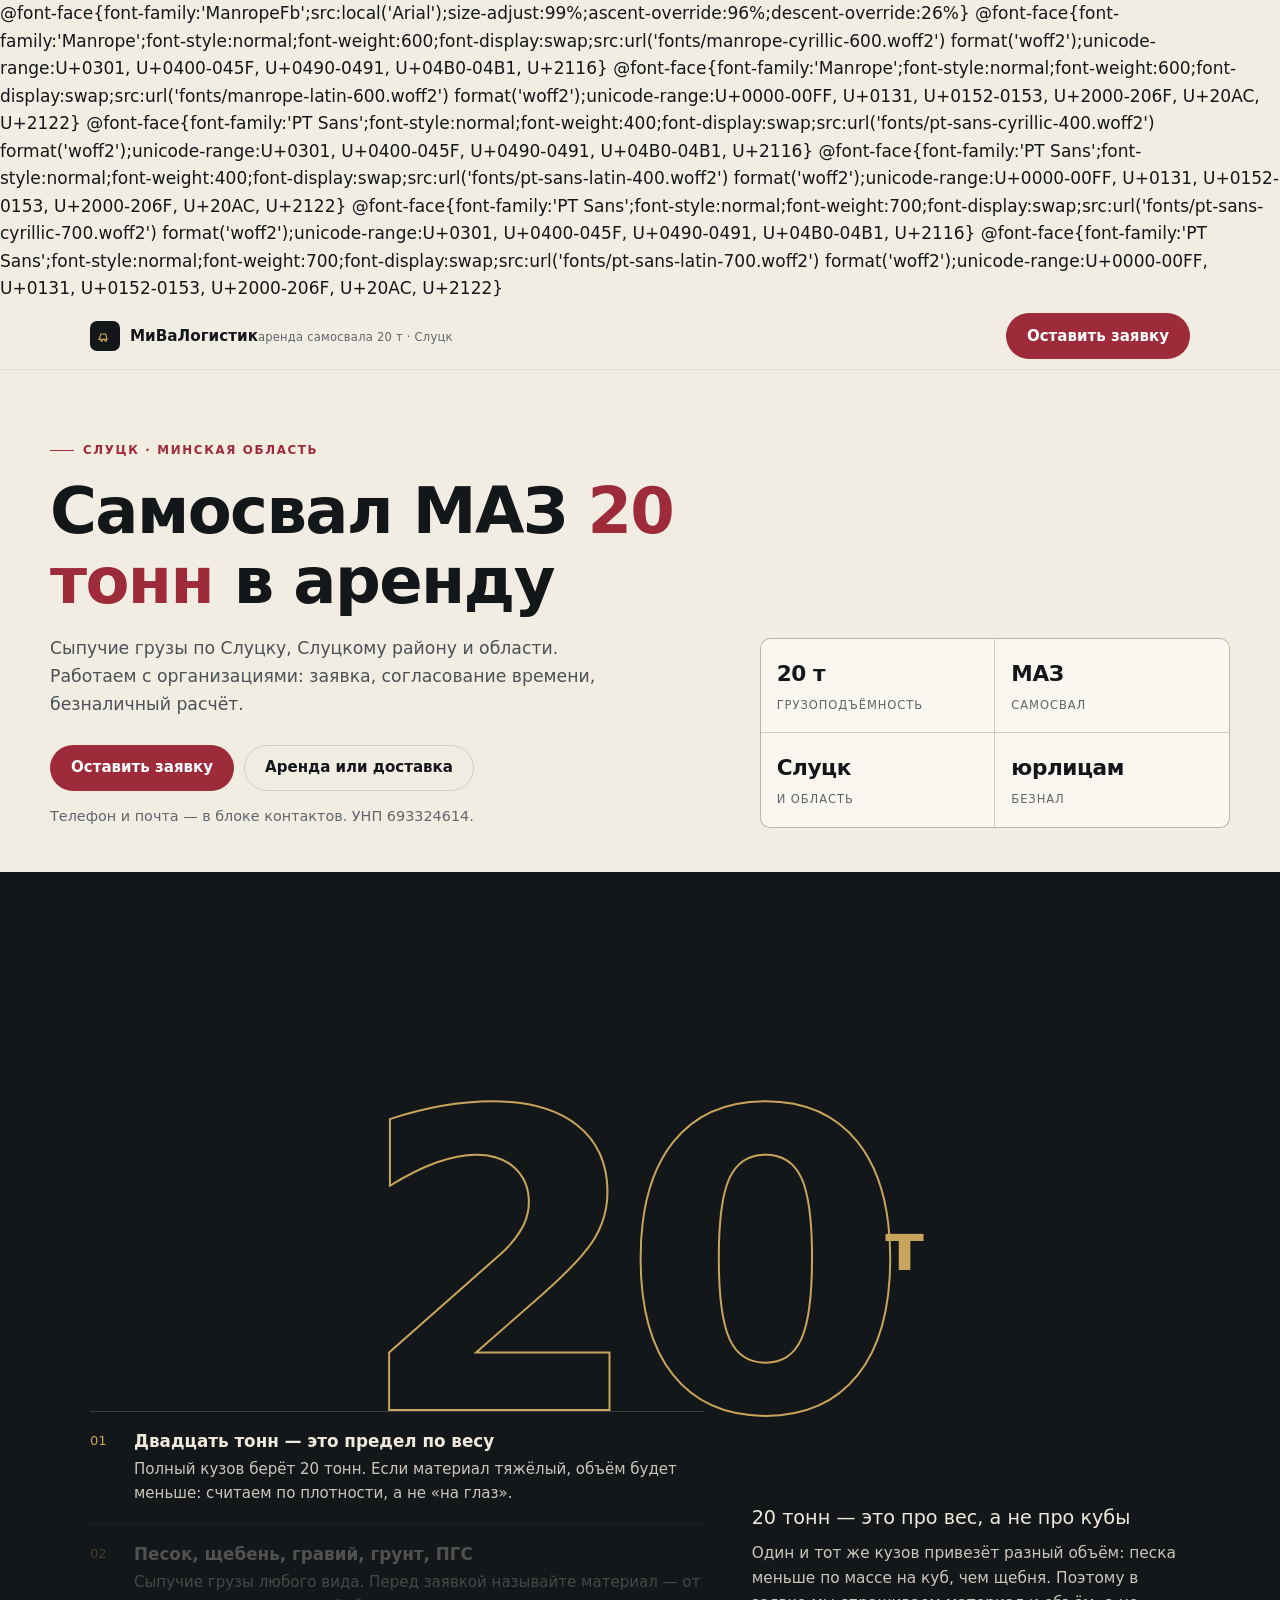
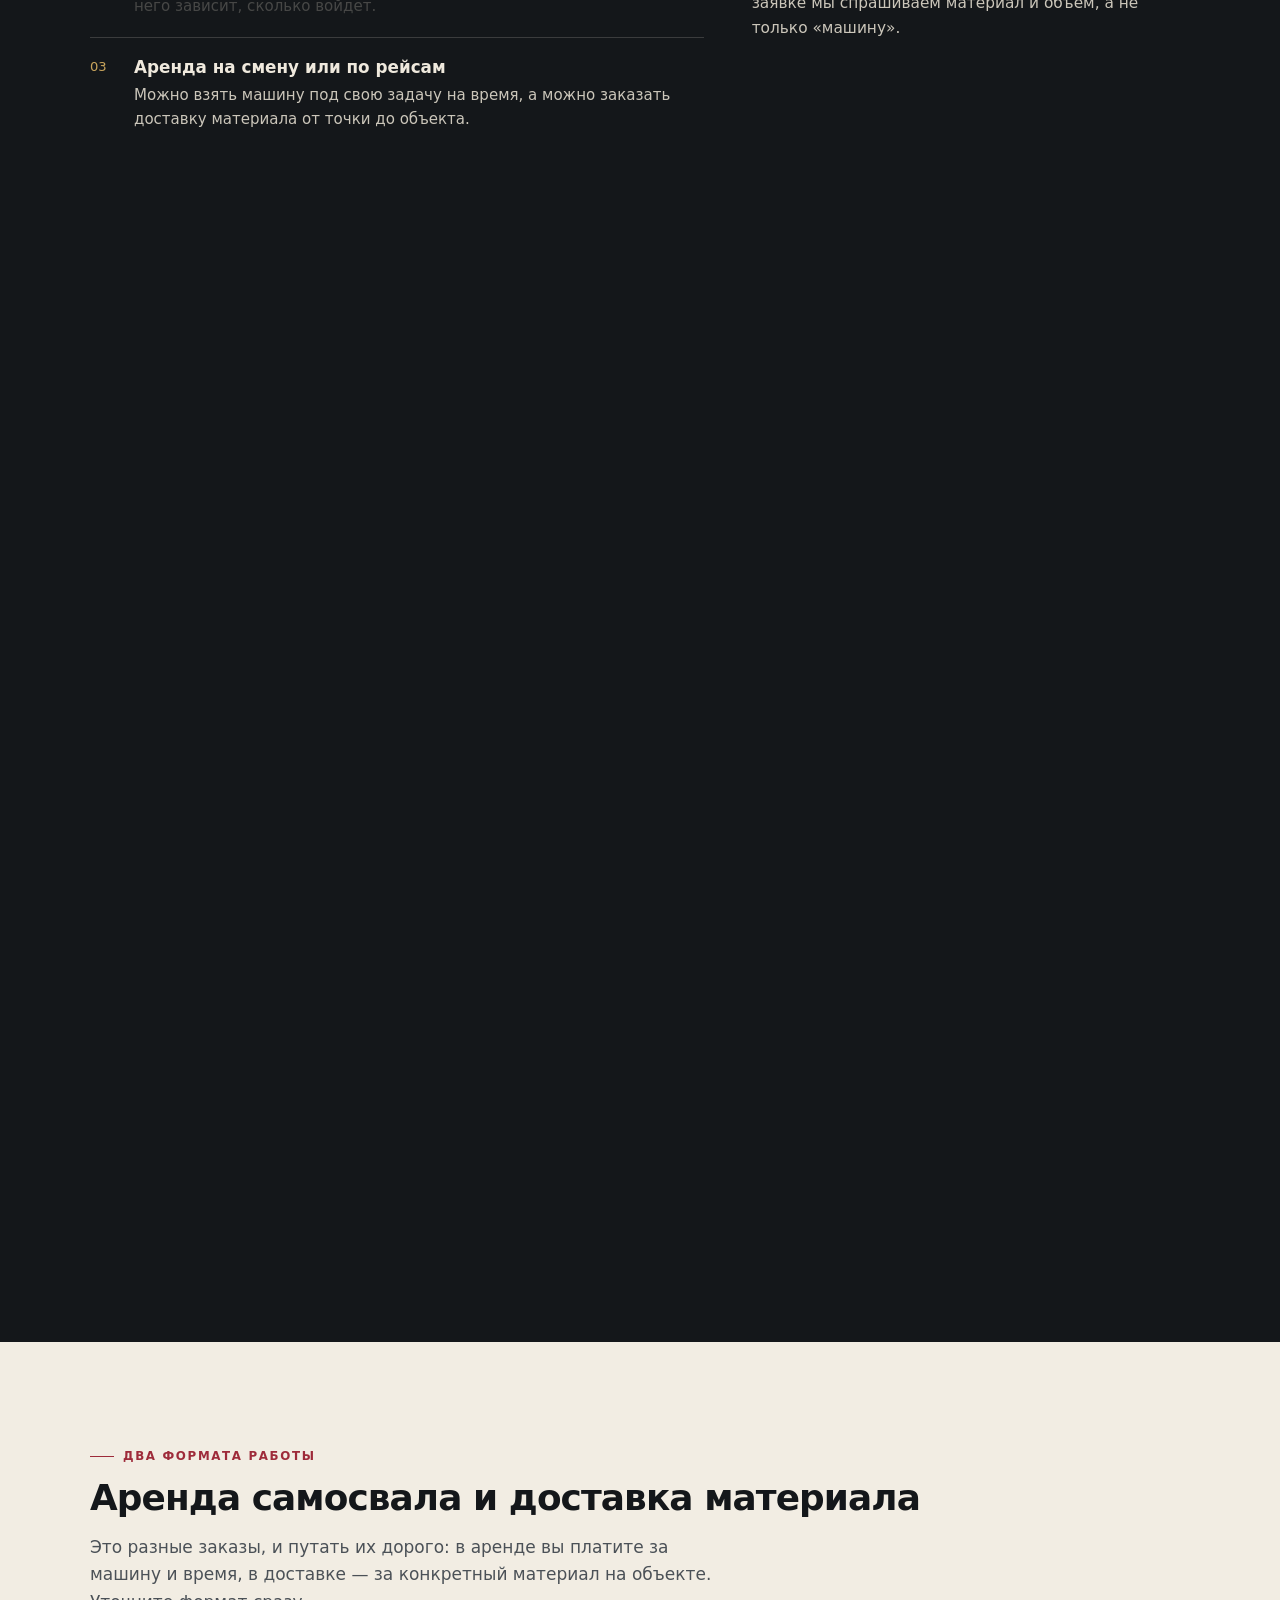
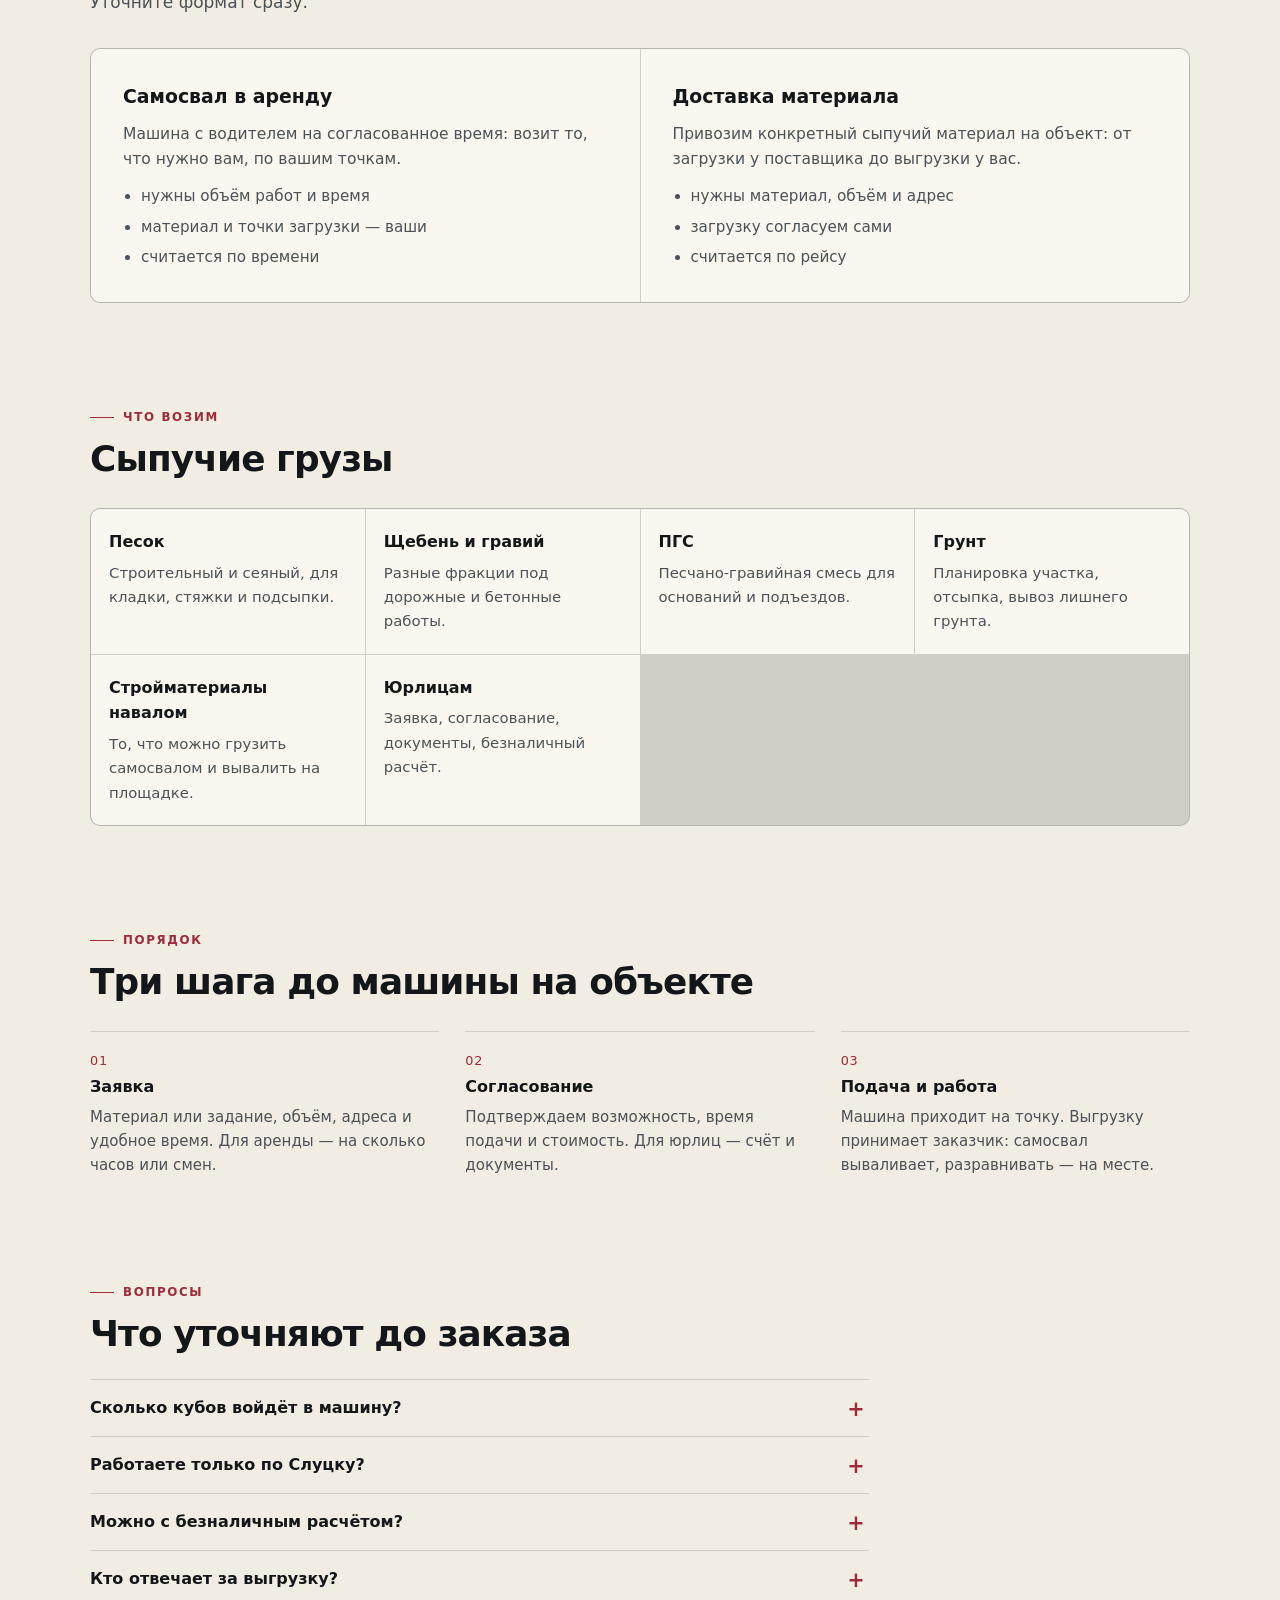
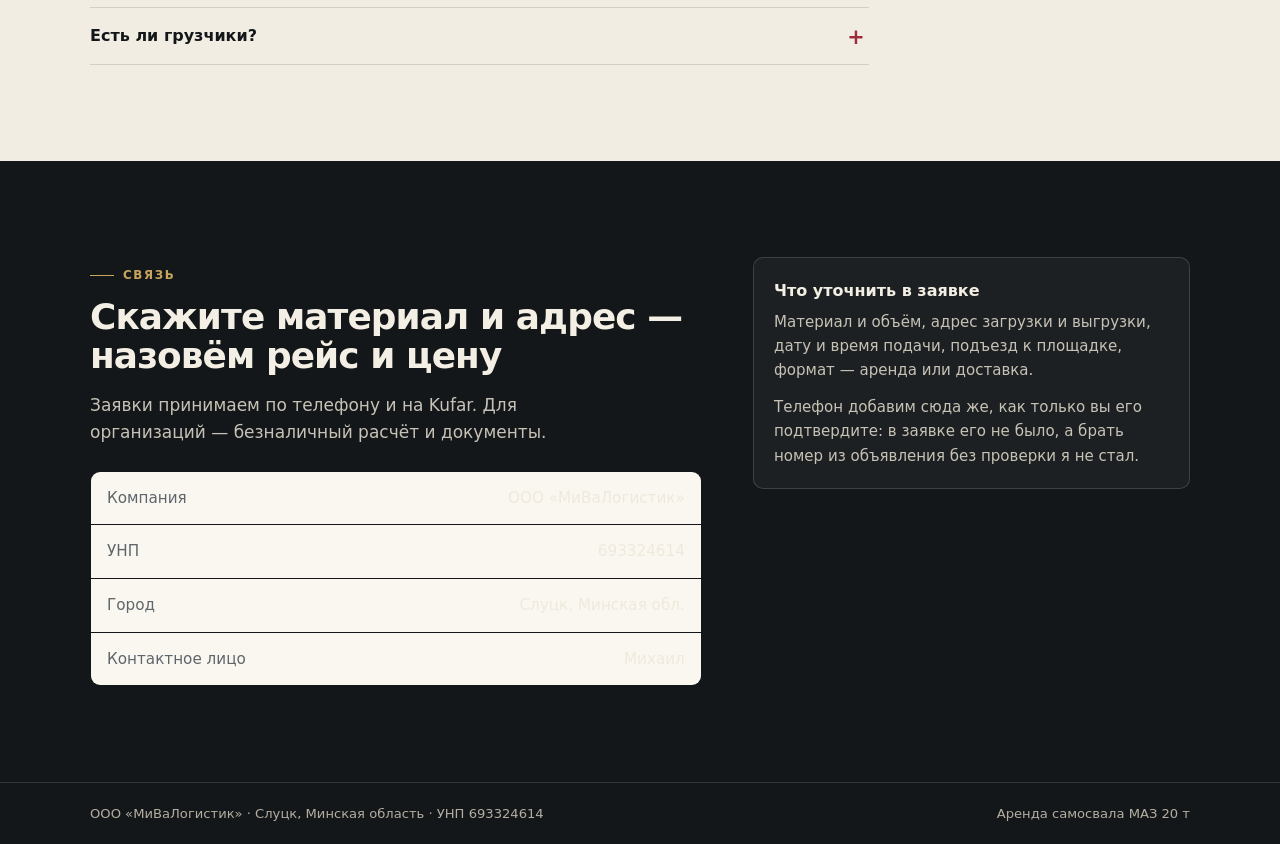
==== index.html @ 6b08bde2 "feat: МиВаЛогистик — архетип 24 «двадцать», числовой якорь со сменой смысла" ====
<!DOCTYPE html>
<html lang="ru">
<head>
<meta charset="UTF-8">
<meta name="viewport" content="width=device-width, initial-scale=1">
<title>Аренда самосвала МАЗ 20 тонн в Слуцке — доставка сыпучих грузов | МиВаЛогистик</title>
<meta name="description" content="ООО «МиВаЛогистик»: аренда самосвала МАЗ 20 тонн и доставка сыпучих грузов по Слуцку и Минской области. Работа с юрлицами, безналичный расчёт.">
<link rel="preload" href="fonts/manrope-cyrillic-600.woff2" as="font" type="font/woff2" crossorigin>
<link rel="preload" href="fonts/pt-sans-cyrillic-400.woff2" as="font" type="font/woff2" crossorigin>
<link rel="icon" href="favicon.svg" type="image/svg+xml">
<meta property="og:type" content="website">
<meta property="og:title" content="Аренда самосвала МАЗ 20 тонн — Слуцк">
<meta property="og:locale" content="ru_RU">
@font-face{font-family:'ManropeFb';src:local('Arial');size-adjust:99%;ascent-override:96%;descent-override:26%}
@font-face{font-family:'Manrope';font-style:normal;font-weight:600;font-display:swap;src:url('fonts/manrope-cyrillic-600.woff2') format('woff2');unicode-range:U+0301, U+0400-045F, U+0490-0491, U+04B0-04B1, U+2116}
@font-face{font-family:'Manrope';font-style:normal;font-weight:600;font-display:swap;src:url('fonts/manrope-latin-600.woff2') format('woff2');unicode-range:U+0000-00FF, U+0131, U+0152-0153, U+2000-206F, U+20AC, U+2122}
@font-face{font-family:'PT Sans';font-style:normal;font-weight:400;font-display:swap;src:url('fonts/pt-sans-cyrillic-400.woff2') format('woff2');unicode-range:U+0301, U+0400-045F, U+0490-0491, U+04B0-04B1, U+2116}
@font-face{font-family:'PT Sans';font-style:normal;font-weight:400;font-display:swap;src:url('fonts/pt-sans-latin-400.woff2') format('woff2');unicode-range:U+0000-00FF, U+0131, U+0152-0153, U+2000-206F, U+20AC, U+2122}
@font-face{font-family:'PT Sans';font-style:normal;font-weight:700;font-display:swap;src:url('fonts/pt-sans-cyrillic-700.woff2') format('woff2');unicode-range:U+0301, U+0400-045F, U+0490-0491, U+04B0-04B1, U+2116}
@font-face{font-family:'PT Sans';font-style:normal;font-weight:700;font-display:swap;src:url('fonts/pt-sans-latin-700.woff2') format('woff2');unicode-range:U+0000-00FF, U+0131, U+0152-0153, U+2000-206F, U+20AC, U+2122}
<style>

:root{
 --paper:#f2ede3; --paper2:#faf7f0; --ink:#14171a; --ink2:#4b5157; --ink3:#5e666c;
 --line:rgba(20,23,26,.14); --line2:rgba(20,23,26,.08);
 --krap:#9e2b3a; --krap-d:#7d2130; --gold:#c8a45c;
 --r:10px; --f:"Manrope","ManropeFb",system-ui,sans-serif; --fb:"PT Sans",system-ui,sans-serif;
}
*{margin:0;padding:0;box-sizing:border-box}
html{-webkit-text-size-adjust:100%;scroll-behavior:smooth}
body{font-family:var(--fb);background:var(--paper);color:var(--ink);font-size:1.0625rem;line-height:1.62;overflow-x:hidden;-webkit-font-smoothing:antialiased}
a{color:inherit;text-decoration:none}
img{max-width:100%;display:block}
.wrap{max-width:1180px;margin:0 auto;padding:0 clamp(18px,4vw,40px)}
h1,h2,h3{font-family:var(--f);font-weight:600;line-height:1.1;letter-spacing:-.025em;overflow-wrap:anywhere}
h1{font-size:clamp(2.2rem,5vw,4rem)}
h2{font-size:clamp(1.5rem,2.8vw,2.25rem)}
.kick{display:inline-flex;align-items:center;gap:9px;font-size:.74rem;letter-spacing:.14em;text-transform:uppercase;color:var(--krap);font-weight:600}
.kick::before{content:"";width:24px;height:1px;background:currentColor}
.dark .kick{color:var(--gold)}
.hdr{position:sticky;top:0;z-index:60;background:rgba(242,237,227,.93);backdrop-filter:blur(10px);border-bottom:1px solid var(--line2)}
.hrow{display:flex;align-items:center;justify-content:space-between;gap:14px;min-height:66px}
.logo{display:flex;align-items:center;gap:10px;min-width:0;overflow:hidden}
.logo i{width:30px;height:30px;border-radius:7px;background:var(--ink);display:grid;place-items:center;flex:none}
.lg-t{font-family:var(--f);font-weight:600;font-size:.95rem;white-space:nowrap;overflow:hidden;text-overflow:ellipsis}
.lg-s{font-size:.72rem;color:var(--ink3);letter-spacing:.02em}
.btn{display:inline-flex;align-items:center;justify-content:center;gap:9px;min-height:46px;padding:0 20px;border-radius:999px;font-weight:600;font-size:.94rem;border:1px solid transparent;transition:background .18s cubic-bezier(.16,1,.3,1),color .18s,border-color .18s;cursor:pointer;font-family:var(--fb)}
.btn-acc{background:var(--krap);color:#fff}
.btn-acc:hover{background:var(--krap-d)}
.btn-ghost{border-color:var(--line);color:var(--ink)}
.btn-ghost:hover{background:rgba(20,23,26,.05)}
a:focus-visible,button:focus-visible,summary:focus-visible{outline:2px solid var(--krap);outline-offset:3px;border-radius:6px}
.hero{padding:clamp(34px,5vw,62px) 0 clamp(26px,4vw,44px);display:grid;grid-template-columns:minmax(0,7fr) minmax(0,5fr);gap:clamp(22px,4vw,52px);align-items:end}
.hero h1{margin:16px 0 0}
.hero h1 em{font-style:normal;color:var(--krap)}
.lead{margin-top:18px;max-width:52ch;color:var(--ink2);font-size:1.08rem}
.hero-cta{display:flex;flex-wrap:wrap;gap:10px;margin-top:26px}
.hnote{margin-top:14px;font-size:.9rem;color:var(--ink3)}
.facts{display:grid;grid-template-columns:repeat(2,minmax(0,1fr));gap:1px;background:var(--line);border:1px solid var(--line);border-radius:var(--r);overflow:hidden}
.facts div{background:var(--paper2);padding:18px 16px}
.facts b{display:block;font-family:var(--f);font-size:1.35rem;font-weight:600;letter-spacing:-.02em;font-variant-numeric:tabular-nums}
.facts span{display:block;font-size:.72rem;letter-spacing:.08em;text-transform:uppercase;color:var(--ink3);margin-top:4px;overflow-wrap:anywhere}
.pin{position:relative;height:230vh;background:var(--ink);color:#efe9dd}
.stage{position:sticky;top:0;height:100vh;overflow:hidden;display:flex;flex-direction:column;justify-content:center;padding:clamp(20px,4vw,44px) 0}
.num{font-family:var(--f);font-weight:600;font-size:clamp(9rem,34vw,26rem);line-height:.78;letter-spacing:-.06em;color:transparent;-webkit-text-stroke:2px var(--gold);font-variant-numeric:tabular-nums;transition:none}
.num small{font-size:.16em;letter-spacing:0;-webkit-text-stroke:0;color:var(--gold);vertical-align:super}
.st-grid{display:grid;grid-template-columns:minmax(0,7fr) minmax(0,5fr);gap:clamp(20px,4vw,48px);align-items:center;margin-top:-2vh}
.st-list{list-style:none;display:grid;gap:18px}
.st-list li{display:grid;grid-template-columns:32px 1fr;gap:12px;padding-top:16px;border-top:1px solid rgba(239,233,221,.18);opacity:.28;transition:opacity .32s cubic-bezier(.16,1,.3,1)}
.st-list li.on{opacity:1}
.st-list b{display:block;font-family:var(--f);font-weight:600;font-size:1.05rem}
.st-list p{color:#cbc6ba;font-size:.94rem;margin-top:2px}
.st-list i{font-style:normal;font-family:var(--f);font-size:.82rem;color:var(--gold);padding-top:2px}
.st-side p{color:#cbc6ba;font-size:.96rem}
.st-side .big{font-family:var(--f);font-size:1.2rem;color:#efe9dd;margin-bottom:8px}
.blk{padding:clamp(54px,7.5vw,96px) 0}
.blk-lead{margin-top:16px;max-width:60ch;color:var(--ink2)}
.modes{display:grid;grid-template-columns:repeat(2,minmax(0,1fr));gap:1px;background:var(--line);border:1px solid var(--line);border-radius:var(--r);overflow:hidden;margin-top:32px}
.mode{background:var(--paper2);padding:clamp(20px,3vw,32px)}
.mode b{display:block;font-family:var(--f);font-size:1.18rem;margin-bottom:10px}
.mode p{color:var(--ink2);font-size:.97rem}
.mode ul{margin-top:12px;padding-left:18px;color:var(--ink2);font-size:.95rem}
.mode li{margin-top:6px}
.grid3{display:grid;grid-template-columns:repeat(auto-fit,minmax(220px,1fr));gap:1px;background:var(--line);border:1px solid var(--line);border-radius:var(--r);overflow:hidden;margin-top:30px}
.grid3 div{background:var(--paper2);padding:20px 18px}
.grid3 b{display:block;font-family:var(--f);font-size:1rem;margin-bottom:6px}
.grid3 p{font-size:.93rem;color:var(--ink2)}
.steps{list-style:none;display:grid;grid-template-columns:repeat(3,minmax(0,1fr));gap:clamp(14px,2.4vw,26px);margin-top:30px}
.steps li{border-top:1px solid var(--line);padding-top:14px}
.steps b{display:block;font-family:var(--f);font-size:1rem;margin-bottom:5px}
.steps p{color:var(--ink2);font-size:.94rem}
.steps .no{font-family:var(--f);font-size:.8rem;color:var(--krap);letter-spacing:.06em}
.faq{margin-top:26px;border-top:1px solid var(--line);max-width:72ch}
.faq details{border-bottom:1px solid var(--line)}
.faq summary{cursor:pointer;list-style:none;padding:15px 30px 15px 0;position:relative;font-family:var(--f);font-weight:600;font-size:1rem}
.faq summary::-webkit-details-marker{display:none}
.faq summary::after{content:"+";position:absolute;right:4px;top:13px;font-size:1.3rem;color:var(--krap);transition:transform .2s}
.faq details[open] summary::after{transform:rotate(45deg)}
.faq p{padding:0 0 16px;color:var(--ink2);font-size:.96rem;max-width:66ch}
.dark{background:var(--ink);color:#efe9dd;padding:clamp(54px,7.5vw,96px) 0}
.dark h2{color:#f4efe4}
.cont{display:grid;grid-template-columns:minmax(0,7fr) minmax(0,5fr);gap:clamp(22px,4vw,52px);align-items:start}
.cbox{border:1px solid rgba(239,233,221,.16);border-radius:var(--r);padding:20px;background:rgba(255,255,255,.04)}
.cbox b{display:block;font-family:var(--f);font-size:1rem;margin-bottom:6px;color:#f4efe4}
.cbox p{color:#c7c2b6;font-size:.94rem}
.crow{display:grid;gap:1px;background:var(--line);border:1px solid var(--line);border-radius:var(--r);overflow:hidden;margin-top:24px}
.crow div{background:var(--paper2);padding:14px 16px;display:flex;justify-content:space-between;gap:12px;font-size:.95rem}
.crow span:first-child{color:var(--ink3)}
.crow span:last-child{font-variant-numeric:tabular-nums;text-align:right}
footer{background:var(--ink);border-top:1px solid rgba(239,233,221,.14);padding:20px 0}
.frow{display:flex;flex-wrap:wrap;justify-content:space-between;gap:8px;font-size:.82rem;color:#b4aea2}
.frow a{color:#b4aea2}
.frow a:hover{color:#fff}
@media(max-width:860px){
 .hero,.st-grid,.cont,.modes,.steps{grid-template-columns:minmax(0,1fr)}
 .facts{order:2}
 .pin{height:200vh}
 .num{font-size:clamp(7rem,38vw,12rem)}
 .st-grid{gap:16px;margin-top:8px}
 .st-list li{padding-top:10px}
}
@media(max-width:430px){.lg-s{display:none}.lg-t{white-space:normal;line-height:1.1}}
@media(prefers-reduced-motion:reduce){*{transition:none!important;animation:none!important}html{scroll-behavior:auto}}
</style>
</head>
<body id="top">
<header class="hdr">
  <div class="wrap hrow">
    <a class="logo" href="#top">
      <i><svg viewBox="0 0 24 24" width="16" height="16" aria-hidden="true"><path d="M3 17h12l-2-8H6l-3 8Z" fill="none" stroke="#c8a45c" stroke-width="1.8"/><circle cx="7" cy="19" r="1.8" fill="#c8a45c"/><circle cx="13" cy="19" r="1.8" fill="#c8a45c"/></svg></i>
      <span><span class="lg-t">МиВаЛогистик</span><span class="lg-s">аренда самосвала 20 т · Слуцк</span></span>
    </a>
    <a class="btn btn-acc" href="#contacts">Оставить заявку</a>
  </div>
</header>
<main>
<section class="hero wrap">
  <div>
    <div class="kick">Слуцк · Минская область</div>
    <h1>Самосвал МАЗ <em>20 тонн</em> в аренду</h1>
    <p class="lead">Сыпучие грузы по Слуцку, Слуцкому району и области. Работаем с организациями: заявка, согласование времени, безналичный расчёт.</p>
    <div class="hero-cta">
      <a class="btn btn-acc" href="#contacts">Оставить заявку</a>
      <a class="btn btn-ghost" href="#arenda">Аренда или доставка</a>
    </div>
    <p class="hnote">Телефон и почта — в блоке контактов. УНП 693324614.</p>
  </div>
  <div class="facts">
    <div><b>20 т</b><span>грузоподъёмность</span></div>
    <div><b>МАЗ</b><span>самосвал</span></div>
    <div><b>Слуцк</b><span>и область</span></div>
    <div><b>юрлицам</b><span>безнал</span></div>
  </div>
</section>
<section class="pin dark" id="dvadcat">
  <div class="stage">
    <div class="wrap">
      <div class="num" id="num">20<small>т</small></div>
    </div>
    <div class="wrap st-grid">
      <ul class="st-list" id="list">
        <li><i>01</i><div><b>Двадцать тонн — это предел по весу</b><p>Полный кузов берёт 20 тонн. Если материал тяжёлый, объём будет меньше: считаем по плотности, а не «на глаз».</p></div></li>
        <li><i>02</i><div><b>Песок, щебень, гравий, грунт, ПГС</b><p>Сыпучие грузы любого вида. Перед заявкой называйте материал — от него зависит, сколько войдёт.</p></div></li>
        <li><i>03</i><div><b>Аренда на смену или по рейсам</b><p>Можно взять машину под свою задачу на время, а можно заказать доставку материала от точки до объекта.</p></div></li>
      </ul>
      <div class="st-side">
        <p class="big" id="sideBig">20 тонн — это про вес, а не про кубы</p>
        <p id="sideP">Один и тот же кузов привезёт разный объём: песка меньше по массе на куб, чем, скажем, щебня. Поэтому в заявке мы спрашиваем материал и объём, а не только «машину».</p>
      </div>
    </div>
  </div>
</section>
<section class="blk" id="arenda">
  <div class="wrap">
    <div class="kick">Два формата работы</div>
    <h2 style="margin-top:12px">Аренда самосвала и доставка материала</h2>
    <p class="blk-lead">Это разные заказы, и путать их дорого: в аренде вы платите за машину и время, в доставке — за конкретный материал на объекте. Уточните формат сразу.</p>
    <div class="modes">
      <div class="mode">
        <b>Самосвал в аренду</b>
        <p>Машина с водителем на согласованное время: возит то, что нужно вам, по вашим точкам.</p>
        <ul><li>нужны объём работ и время</li><li>материал и точки загрузки — ваши</li><li>считается по времени</li></ul>
      </div>
      <div class="mode">
        <b>Доставка материала</b>
        <p>Привозим конкретный сыпучий материал на объект: от загрузки у поставщика до выгрузки у вас.</p>
        <ul><li>нужны материал, объём и адрес</li><li>загрузку согласуем сами</li><li>считается по рейсу</li></ul>
      </div>
    </div>
  </div>
</section>
<section class="blk" id="gruz" style="padding-top:0">
  <div class="wrap">
    <div class="kick">Что возим</div>
    <h2 style="margin-top:12px">Сыпучие грузы</h2>
    <div class="grid3">
      <div><b>Песок</b><p>Строительный и сеяный, для кладки, стяжки и подсыпки.</p></div>
      <div><b>Щебень и гравий</b><p>Разные фракции под дорожные и бетонные работы.</p></div>
      <div><b>ПГС</b><p>Песчано-гравийная смесь для оснований и подъездов.</p></div>
      <div><b>Грунт</b><p>Планировка участка, отсыпка, вывоз лишнего грунта.</p></div>
      <div><b>Стройматериалы навалом</b><p>То, что можно грузить самосвалом и вывалить на площадке.</p></div>
      <div><b>Юрлицам</b><p>Заявка, согласование, документы, безналичный расчёт.</p></div>
    </div>
  </div>
</section>
<section class="blk" id="poryadok" style="padding-top:0">
  <div class="wrap">
    <div class="kick">Порядок</div>
    <h2 style="margin-top:12px">Три шага до машины на объекте</h2>
    <ol class="steps">
      <li><span class="no">01</span><b>Заявка</b><p>Материал или задание, объём, адреса и удобное время. Для аренды — на сколько часов или смен.</p></li>
      <li><span class="no">02</span><b>Согласование</b><p>Подтверждаем возможность, время подачи и стоимость. Для юрлиц — счёт и документы.</p></li>
      <li><span class="no">03</span><b>Подача и работа</b><p>Машина приходит на точку. Выгрузку принимает заказчик: самосвал вываливает, разравнивать — на месте.</p></li>
    </ol>
  </div>
</section>
<section class="blk" id="vop" style="padding-top:0">
  <div class="wrap">
    <div class="kick">Вопросы</div>
    <h2 style="margin-top:12px">Что уточняют до заказа</h2>
    <div class="faq">
      <details><summary>Сколько кубов войдёт в машину?</summary><p>Зависит от материала: предел — 20 тонн веса, а объём считается по плотности конкретного материала. Назовите материал и объём — посчитаем, сколько рейсов нужно.</p></details>
      <details><summary>Работаете только по Слуцку?</summary><p>База в Слуцке, работаем по Минской области. Дальние рейсы обсуждаются отдельно по маршруту.</p></details>
      <details><summary>Можно с безналичным расчётом?</summary><p>Да, работаем с организациями: заявка, счёт, документы.</p></details>
      <details><summary>Кто отвечает за выгрузку?</summary><p>Самосвал поднимает кузов и вываливает материал. Приёмка и разравнивание на объекте — на стороне заказчика.</p></details>
      <details><summary>Есть ли грузчики?</summary><p>Самосвал грузчиков не предоставляет. Если нужна помощь с погрузкой или разбором — скажите, обсудим отдельно.</p></details>
    </div>
  </div>
</section>
<section class="dark" id="contacts">
  <div class="wrap cont">
    <div>
      <div class="kick">Связь</div>
      <h2 style="margin:12px 0 16px">Скажите материал и адрес — назовём рейс и цену</h2>
      <p style="color:#c7c2b6;max-width:46ch">Заявки принимаем по телефону и на Kufar. Для организаций — безналичный расчёт и документы.</p>
      <div class="crow">
        <div><span>Компания</span><span>ООО «МиВаЛогистик»</span></div>
        <div><span>УНП</span><span>693324614</span></div>
        <div><span>Город</span><span>Слуцк, Минская обл.</span></div>
        <div><span>Контактное лицо</span><span>Михаил</span></div>
      </div>
    </div>
    <div class="cbox">
      <b>Что уточнить в заявке</b>
      <p>Материал и объём, адрес загрузки и выгрузки, дату и время подачи, подъезд к площадке, формат — аренда или доставка.</p>
      <p style="margin-top:12px">Телефон добавим сюда же, как только вы его подтвердите: в заявке его не было, а брать номер из объявления без проверки я не стал.</p>
    </div>
  </div>
</section>
</main>
<footer>
  <div class="wrap frow">
    <span>ООО «МиВаЛогистик» · Слуцк, Минская область · УНП 693324614</span>
    <span>Аренда самосвала МАЗ 20 т</span>
  </div>
</footer>
<script>
(function(){
  var reduce = matchMedia('(prefers-reduced-motion: reduce)').matches;
  var pin = document.getElementById('dvadcat');
  var num = document.getElementById('num');
  var items = [].slice.call(document.querySelectorAll('#list li'));
  var sideBig = document.getElementById('sideBig'), sideP = document.getElementById('sideP');
  var sides = [
    ['20 тонн — это про вес, а не про кубы','Один и тот же кузов привезёт разный объём: песка меньше по массе на куб, чем щебня. Поэтому в заявке мы спрашиваем материал и объём, а не только «машину».'],
    ['Материал решает, сколько рейсов','Песок, щебень, гравий, грунт, ПГС ведут себя по-разному в кузове. Назовите материал — и мы скажем, один рейс или несколько.'],
    ['Двадцать тонн в аренде и в доставке','В аренде вы платите за машину и время. В доставке — за материал, привезённый на объект. Формат меняет и цену, и сроки.']
  ];
  function apply(p) {
    var k = p < .34 ? 0 : (p < .72 ? 1 : 2);
    items.forEach(function(li,i){ li.classList.toggle('on', i === k); });
    sideBig.textContent = sides[k][0];
    sideP.textContent = sides[k][1];
    var scale = 1 - Math.min(.42, p * .42);
    num.style.transform = 'scale(' + scale.toFixed(3) + ')';
    num.style.opacity = String(1 - Math.min(.5, p * .5));
  }
  if (reduce) { apply(.05); return; }
  apply(0);
  var raf = false;
  function upd() {
    raf = false;
    var r = pin.getBoundingClientRect();
    var span = r.height - innerHeight;
    var p = span > 0 ? Math.min(1, Math.max(0, -r.top / span)) : 1;
    apply(p);
  }
  addEventListener('scroll', function(){ if(!raf){raf=true;requestAnimationFrame(upd);} }, {passive:true});
  addEventListener('resize', upd);
  upd();
})();
</script>
</body>
</html>
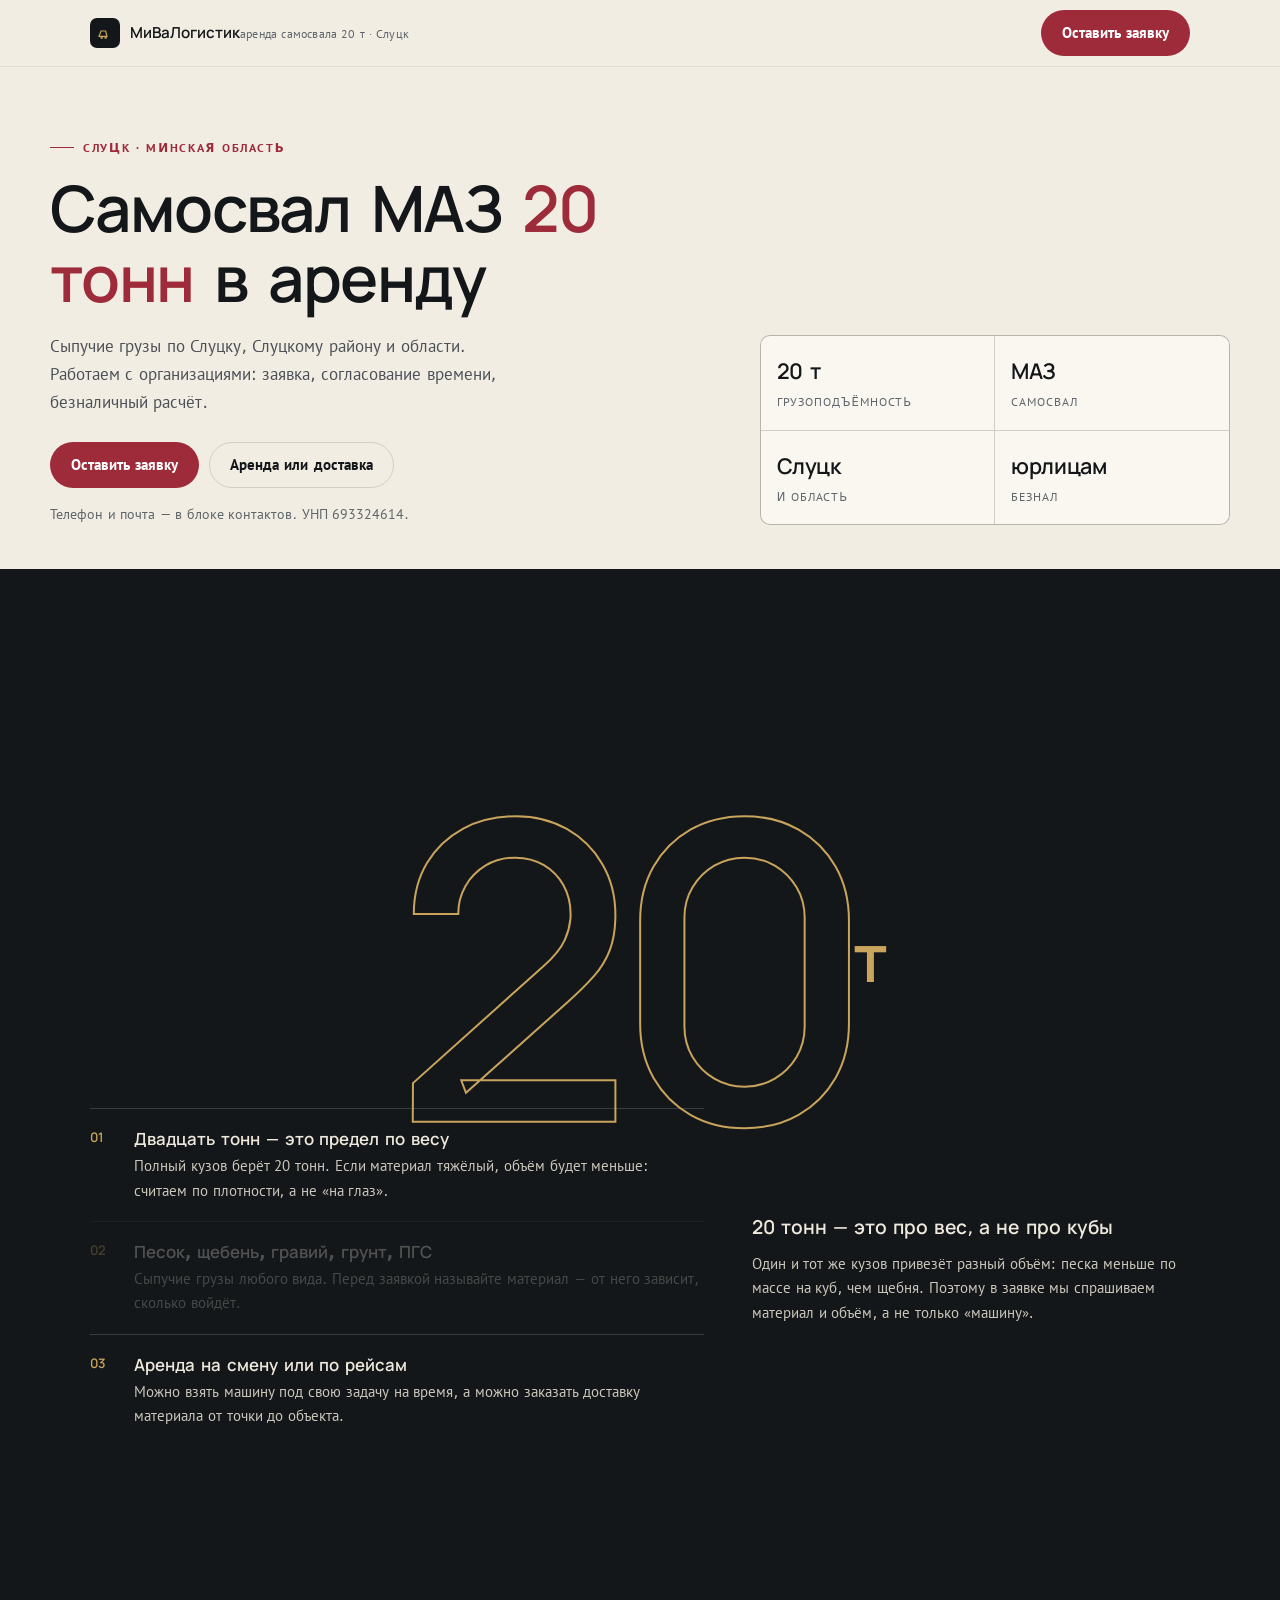
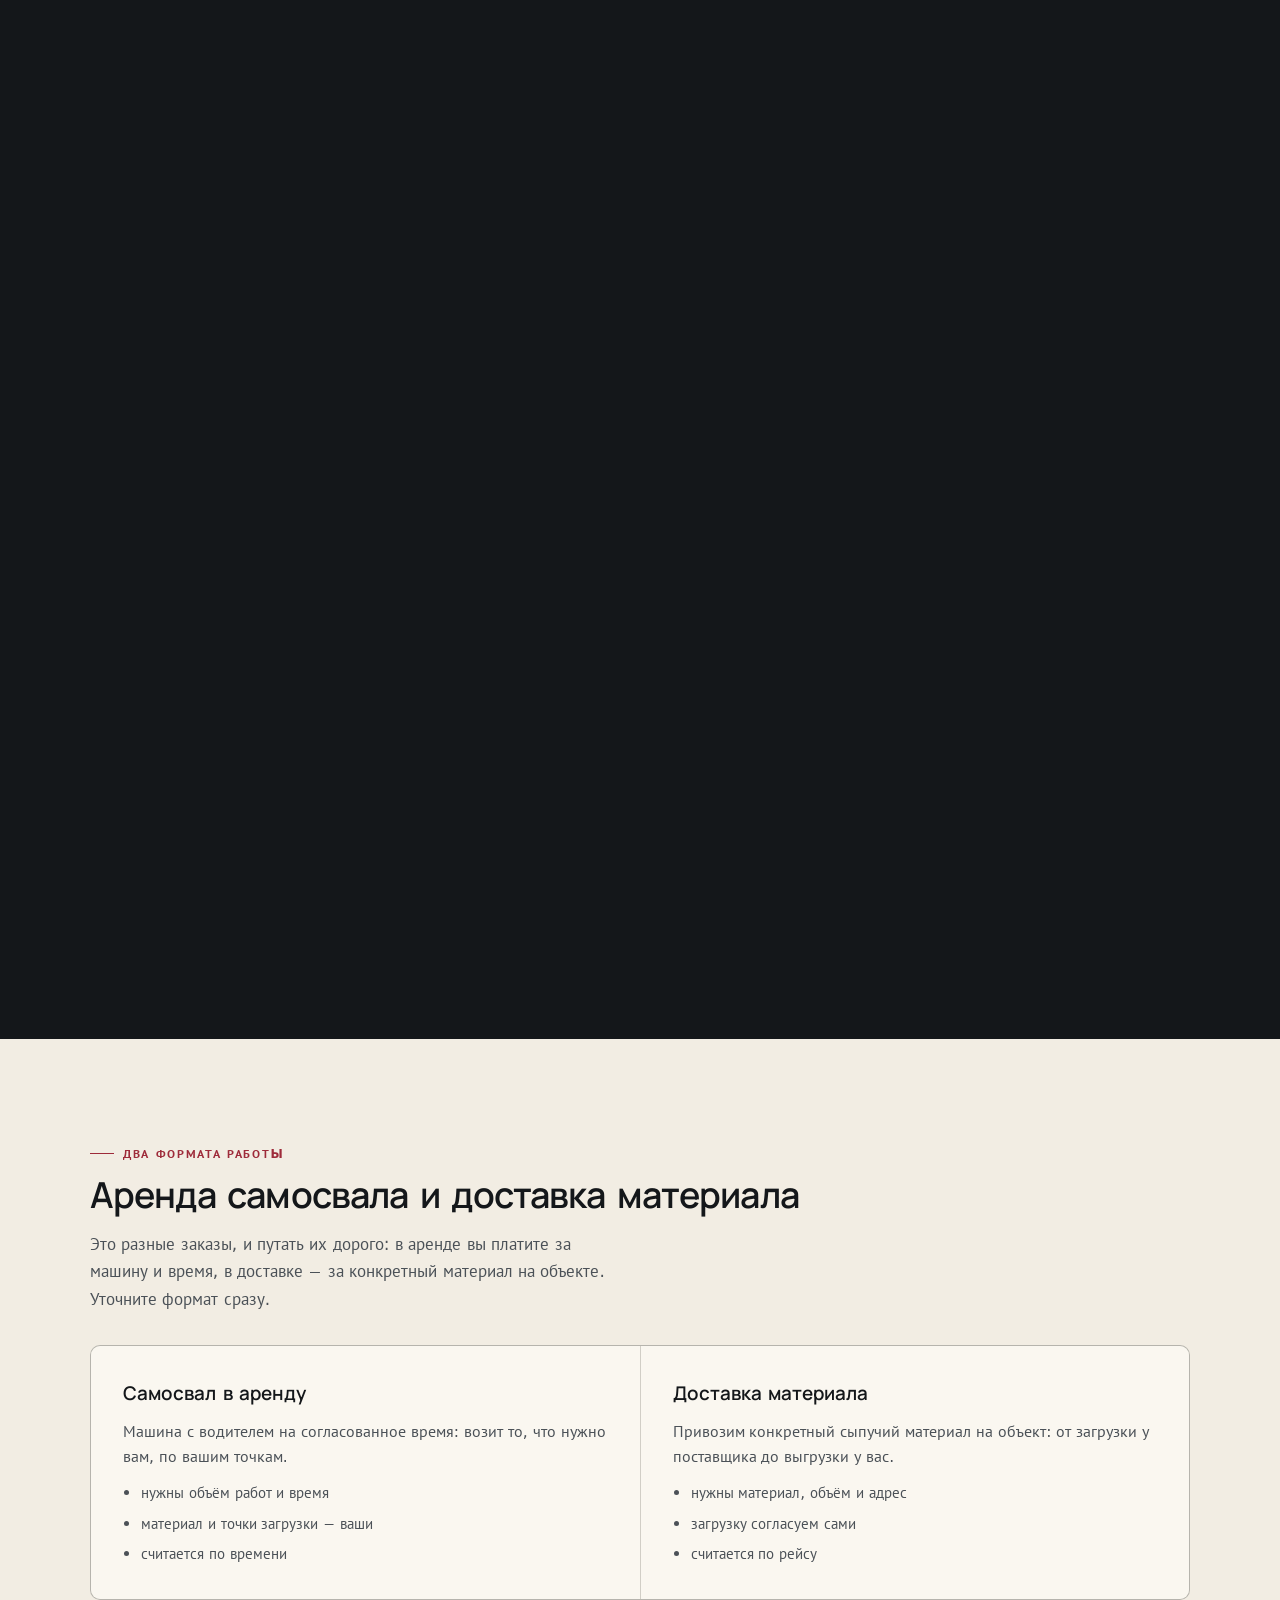
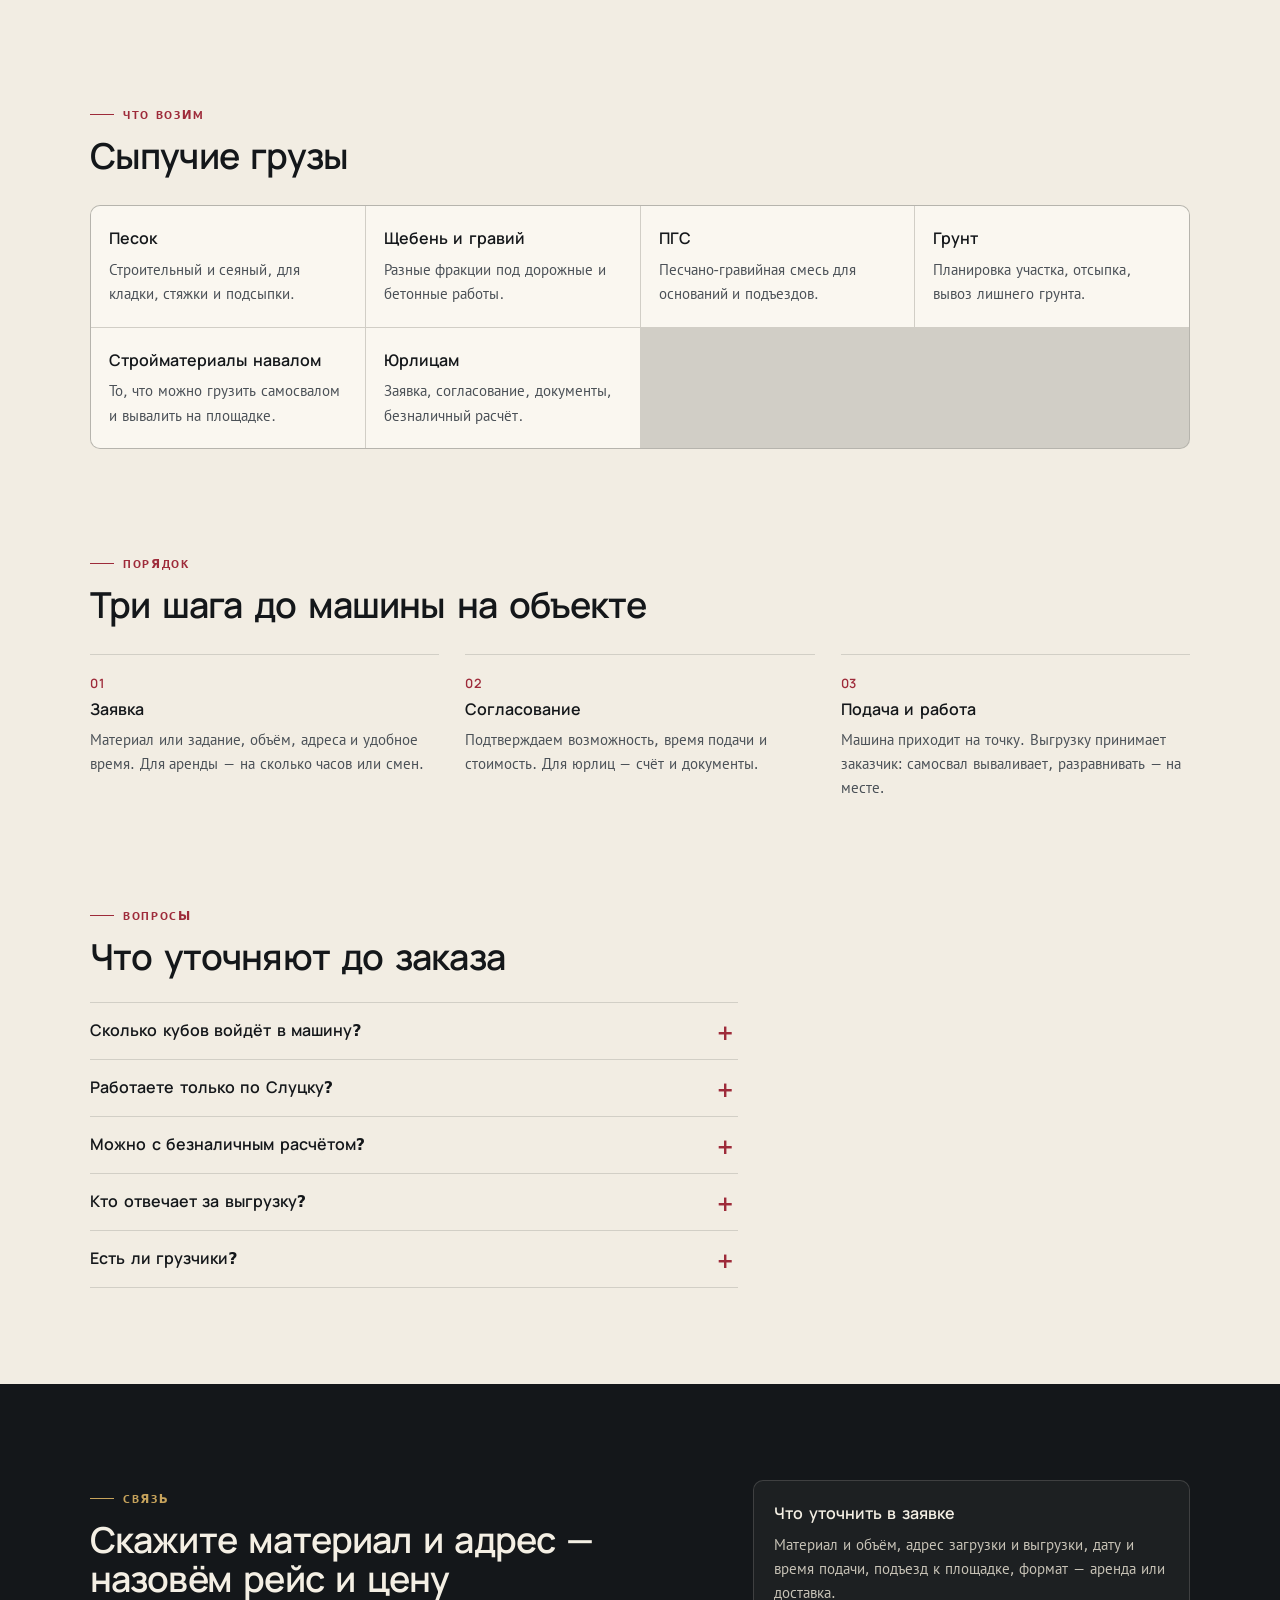
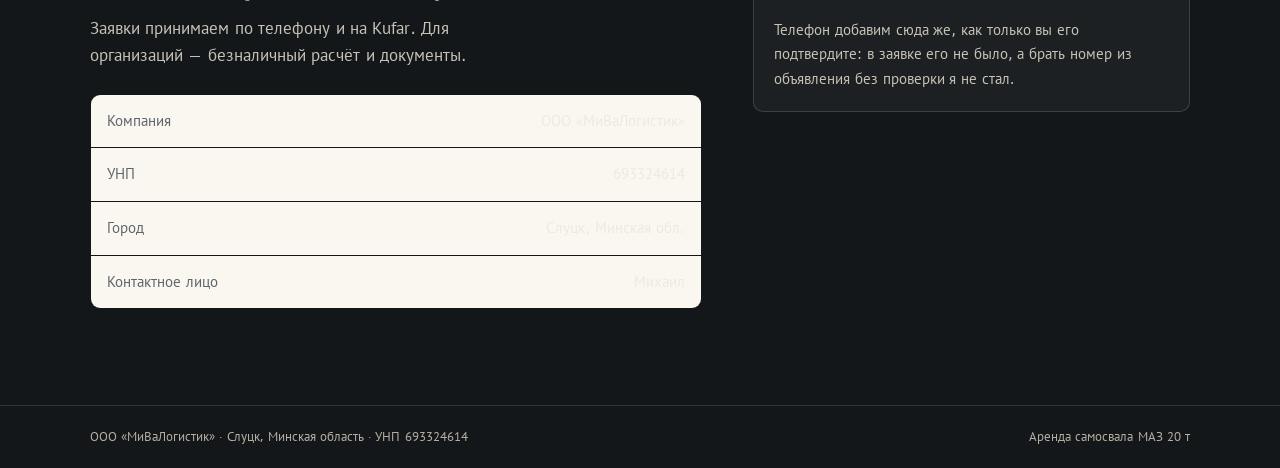
==== commit 786d8126: "fix: @font-face перенесены внутрь <style> (CSS-текст больше не виден в шапке)" ====
--- a/index.html
+++ b/index.html
@@ -5,26 +5,23 @@
 <meta name="viewport" content="width=device-width, initial-scale=1">
 <title>Аренда самосвала МАЗ 20 тонн в Слуцке — доставка сыпучих грузов | МиВаЛогистик</title>
 <meta name="description" content="ООО «МиВаЛогистик»: аренда самосвала МАЗ 20 тонн и доставка сыпучих грузов по Слуцку и Минской области. Работа с юрлицами, безналичный расчёт.">
-<link rel="preload" href="fonts/manrope-cyrillic-600.woff2" as="font" type="font/woff2" crossorigin>
-<link rel="preload" href="fonts/pt-sans-cyrillic-400.woff2" as="font" type="font/woff2" crossorigin>
 <link rel="icon" href="favicon.svg" type="image/svg+xml">
 <meta property="og:type" content="website">
 <meta property="og:title" content="Аренда самосвала МАЗ 20 тонн — Слуцк">
 <meta property="og:locale" content="ru_RU">
-@font-face{font-family:'ManropeFb';src:local('Arial');size-adjust:99%;ascent-override:96%;descent-override:26%}
+<style>
 @font-face{font-family:'Manrope';font-style:normal;font-weight:600;font-display:swap;src:url('fonts/manrope-cyrillic-600.woff2') format('woff2');unicode-range:U+0301, U+0400-045F, U+0490-0491, U+04B0-04B1, U+2116}
 @font-face{font-family:'Manrope';font-style:normal;font-weight:600;font-display:swap;src:url('fonts/manrope-latin-600.woff2') format('woff2');unicode-range:U+0000-00FF, U+0131, U+0152-0153, U+2000-206F, U+20AC, U+2122}
 @font-face{font-family:'PT Sans';font-style:normal;font-weight:400;font-display:swap;src:url('fonts/pt-sans-cyrillic-400.woff2') format('woff2');unicode-range:U+0301, U+0400-045F, U+0490-0491, U+04B0-04B1, U+2116}
 @font-face{font-family:'PT Sans';font-style:normal;font-weight:400;font-display:swap;src:url('fonts/pt-sans-latin-400.woff2') format('woff2');unicode-range:U+0000-00FF, U+0131, U+0152-0153, U+2000-206F, U+20AC, U+2122}
 @font-face{font-family:'PT Sans';font-style:normal;font-weight:700;font-display:swap;src:url('fonts/pt-sans-cyrillic-700.woff2') format('woff2');unicode-range:U+0301, U+0400-045F, U+0490-0491, U+04B0-04B1, U+2116}
 @font-face{font-family:'PT Sans';font-style:normal;font-weight:700;font-display:swap;src:url('fonts/pt-sans-latin-700.woff2') format('woff2');unicode-range:U+0000-00FF, U+0131, U+0152-0153, U+2000-206F, U+20AC, U+2122}
-<style>
 
 :root{
  --paper:#f2ede3; --paper2:#faf7f0; --ink:#14171a; --ink2:#4b5157; --ink3:#5e666c;
  --line:rgba(20,23,26,.14); --line2:rgba(20,23,26,.08);
  --krap:#9e2b3a; --krap-d:#7d2130; --gold:#c8a45c;
- --r:10px; --f:"Manrope","ManropeFb",system-ui,sans-serif; --fb:"PT Sans",system-ui,sans-serif;
+ --r:10px; --f:"Manrope",system-ui,sans-serif; --fb:"PT Sans",system-ui,sans-serif;
 }
 *{margin:0;padding:0;box-sizing:border-box}
 html{-webkit-text-size-adjust:100%;scroll-behavior:smooth}
